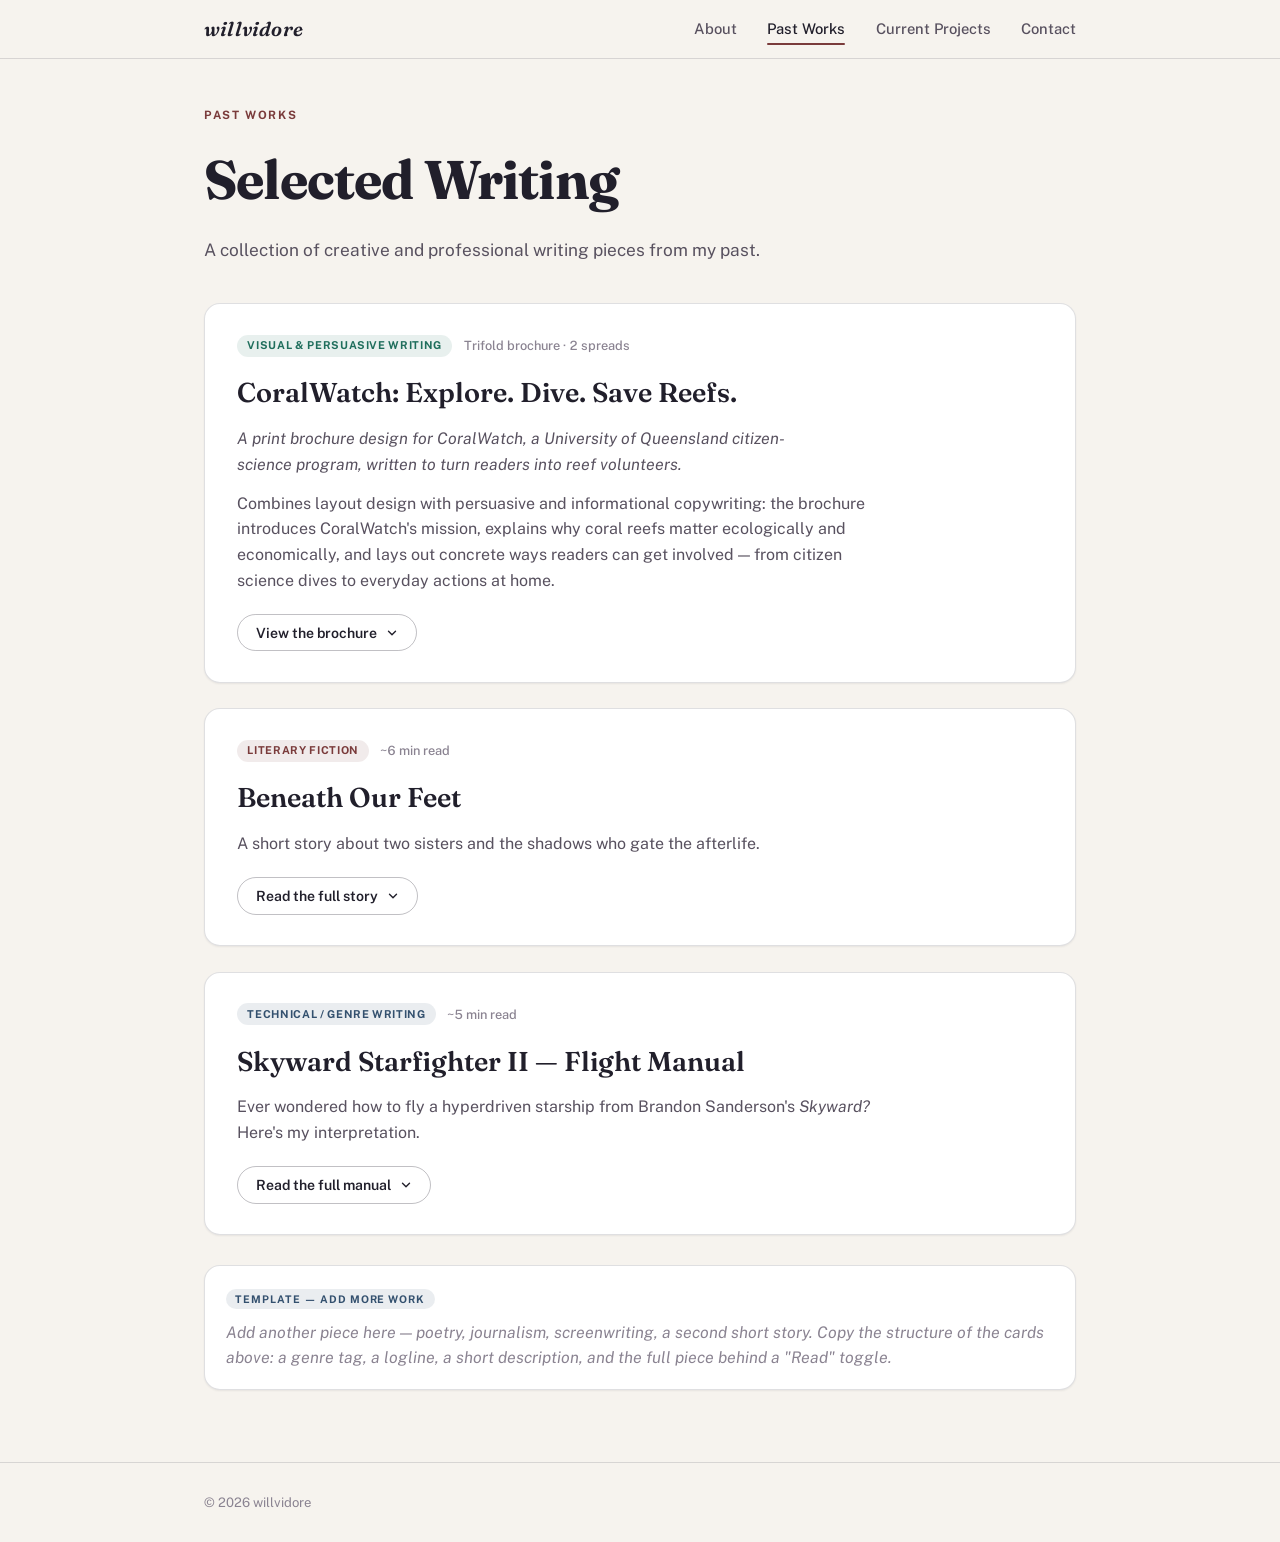
==== past-works/index.html @ 1398e3b6 "Add files via upload" ====
<!DOCTYPE html>
<html lang="en">
<head>
<meta charset="UTF-8">
<meta name="viewport" content="width=device-width, initial-scale=1.0">
<meta name="description" content="willvidore — selected past writing: a CoralWatch brochure, a short story, and a technical flight manual.">
<link rel="icon" href="data:image/svg+xml,%3Csvg xmlns=%22http://www.w3.org/2000/svg%22 viewBox=%220 0 100 100%22%3E%3Ctext y=%22.9em%22 font-size=%2290%22%3E%F0%9F%96%8B%EF%B8%8F%3C/text%3E%3C/svg%3E">
<title>willvidore — Past Works</title>
<link rel="preconnect" href="https://fonts.googleapis.com">
<link rel="preconnect" href="https://fonts.gstatic.com" crossorigin>
<link href="https://fonts.googleapis.com/css2?family=Fraunces:ital,opsz,wght@0,9..144,400;0,9..144,500;0,9..144,600;0,9..144,700;1,9..144,500&family=Public+Sans:wght@400;500;600;700&display=swap" rel="stylesheet">
<link rel="stylesheet" href="../styles.css">
</head>
<body>
<header class="nav">
  <div class="nav-inner">
    <a href="../" class="wordmark">willvidore</a>
    <nav aria-label="Primary">
      <button class="nav-toggle" id="navToggle" aria-expanded="false" aria-controls="navLinks">
        Menu
        <svg width="12" height="12" viewBox="0 0 24 24" fill="none" stroke="currentColor" stroke-width="2.4" stroke-linecap="round"><path d="M3 6h18M3 12h18M3 18h18"/></svg>
      </button>
      <ul class="nav-links" id="navLinks">
        <li><a href="../">About</a></li>
        <li><a href="./" aria-current="page">Past Works</a></li>
        <li><a href="../current-projects/">Current Projects</a></li>
        <li><a href="../contact/">Contact</a></li>
      </ul>
    </nav>
  </div>
</header>

<main id="main">
  <section class="page">
    <div class="page-inner">
      <p class="eyebrow">Past Works</p>
      <h1 class="display">Selected Writing</h1>
      <p class="lede">A collection of creative and professional writing pieces from my past.</p>

      <div class="works-list">

        <!-- CORALWATCH BROCHURE -->
        <article class="work-card">
          <div class="work-head">
            <div class="work-meta-row">
              <span class="chip chip-design">Visual &amp; Persuasive Writing</span>
              <span class="work-stats">Trifold brochure · 2 spreads</span>
            </div>
            <h2>CoralWatch: Explore. Dive. Save Reefs.</h2>
            <p class="work-logline">A print brochure design for CoralWatch, a University of Queensland citizen-science program, written to turn readers into reef volunteers.</p>
            <p class="work-desc">Combines layout design with persuasive and informational copywriting: the brochure introduces CoralWatch's mission, explains why coral reefs matter ecologically and economically, and lays out concrete ways readers can get involved — from citizen science dives to everyday actions at home.</p>
            <button class="work-toggle" data-toggle aria-expanded="false" aria-controls="work-coral-full">
              <span class="toggle-label" data-alt-text="Hide the brochure">View the brochure</span>
              <svg class="chevron" width="14" height="14" viewBox="0 0 24 24" fill="none" stroke="currentColor" stroke-width="2.4" stroke-linecap="round" stroke-linejoin="round"><path d="M6 9l6 6 6-6"/></svg>
            </button>
          </div>
          <div id="work-coral-full" class="work-full" hidden>
            <div class="brochure">
              <p class="brochure-intro">Designed as a trifold hand-out: the front panel works as a cover and call to action, the inside panel makes the case for reefs and how to help. Click either spread to view it at full size, or read the plain-text version below.</p>

              <div class="brochure-gallery">
                <figure class="brochure-panel" data-lightbox-src="../assets/coralwatch/coralwatch-front.jpg" data-lightbox-alt="CoralWatch brochure — front cover, coral health chart and contact panels">
                  <img src="../assets/coralwatch/coralwatch-front.jpg" alt="CoralWatch brochure front panels: 'Where will you dive next?' with reef photography, a Coral Health Chart panel with contact details, and a cover panel reading 'Explore. Dive. Save Reefs.'" loading="lazy">
                  <figcaption><span>Front — cover &amp; contact</span><span class="zoom-hint">Click to enlarge</span></figcaption>
                </figure>
                <figure class="brochure-panel" data-lightbox-src="../assets/coralwatch/coralwatch-inside.jpg" data-lightbox-alt="CoralWatch brochure — Our Mission, Why Are Our Corals So Important, and How You Can Help panels">
                  <img src="../assets/coralwatch/coralwatch-inside.jpg" alt="CoralWatch brochure inside panels: 'Our Mission', 'Why are our corals so important?', and 'How You Can Help' with a volunteer checklist" loading="lazy">
                  <figcaption><span>Inside — mission &amp; how to help</span><span class="zoom-hint">Click to enlarge</span></figcaption>
                </figure>
              </div>

              <button class="brochure-transcript-toggle" data-toggle aria-expanded="false" aria-controls="coral-transcript">
                <span class="toggle-label" data-alt-text="Hide brochure text">Read brochure text</span>
                <svg class="chevron" width="14" height="14" viewBox="0 0 24 24" fill="none" stroke="currentColor" stroke-width="2.4" stroke-linecap="round" stroke-linejoin="round"><path d="M6 9l6 6 6-6"/></svg>
              </button>

              <div id="coral-transcript" class="brochure-text" hidden>
                <h4>Explore. Dive. Save Reefs.</h4>
                <p>Join us in protecting reefs around the world.</p>

                <h4>Where Will You Dive Next?</h4>
                <p>The world is wide, and wonder is waiting at every corner. With thousands of reefs to choose from, you can explore the mysteries of the ocean and save the seas at the same time from anywhere.</p>

                <h4>Get Involved — The Reef Needs You!</h4>
                <p>Check out our website to apply for a free Coral Watch Coral Health Chart, check out upcoming events, and learn more about protecting our reefs.</p>
                <p class="brochure-contact">🌐 coralwatch.org &nbsp;·&nbsp; ✉ info@coralwatch.org &nbsp;·&nbsp; ☎ 07 3365 3127</p>

                <h4>Our Mission</h4>
                <p>Our mission is to create public understanding of the value of coral reefs and provide opportunities for the public to actively help save reefs through participation in scientific research and education.</p>
                <p>We do this by providing:</p>
                <ul>
                  <li>Hands on monitoring tools</li>
                  <li>Hands on education tools</li>
                  <li>An online database for reef data</li>
                </ul>
                <p>We are a volunteer-run organisation, focused on saving reefs around the world by providing scientists with free-to-access data on over 1900 reefs.</p>

                <h4>Why Are Our Corals So Important?</h4>
                <p>Our reefs are biodiversity hotspots. They cover less than 1% of the ocean floor but are home to 25% of marine species. Without them, beautiful animals such as sea turtles, tropical fish, rays, and many more will have nowhere to live.</p>
                <p>Beyond the incredible sea life reefs provide shelter to, reefs around the world sustain thousands of jobs in tourism, contributing billions to national economies.</p>
                <p>Further, reefs around the world provide important research opportunities for scientists to understand the roles reefs play in keeping our oceans healthy.</p>

                <h4>How You Can Help</h4>
                <p>There's many ways you can help save our reefs, even if you aren't a regular diver. You can get involved in saving our reefs by:</p>
                <ul>
                  <li>Reducing your carbon footprint</li>
                  <li>Spreading the word</li>
                  <li>Doing a citizen science dive</li>
                  <li>Planting a tree</li>
                  <li>Using moorings instead of anchors</li>
                  <li>Protecting shorelines and riverbanks</li>
                  <li>Signing up for our "What I can Do" program</li>
                </ul>
                <p>For more information on how you can help save our reefs, check out our "What I can Do" Program: <a href="https://whatcanido.coralwatch.org/" target="_blank" rel="noopener">whatcanido.coralwatch.org</a></p>
              </div>

              <div class="references">
                <h4>References &amp; Image Sources</h4>
                <p class="refs-note">Sources consulted and images used while researching and designing this brochure.</p>
                <div class="refs-group">
                  <h5>Written Sources</h5>
                  <ul class="refs-list">
                    <li><a href="https://wwf.org.au/what-we-do/oceans/great-barrier-reef" target="_blank" rel="noopener">Great Barrier Reef: Why It Matters &amp; How We Can Protect It</a></li>
                    <li><a href="https://coralwatch.org/about/" target="_blank" rel="noopener">About/CoralWatch | Coral Watch</a></li>
                    <li><a href="https://coralwatch.org/wp-content/uploads/2023/11/2017_Moreton-Bay-Corals-info-leaflet.pdf" target="_blank" rel="noopener">2017_Moreton-Bay-Corals-info-leaflet.pdf</a></li>
                  </ul>
                </div>
                <div class="refs-group">
                  <h5>Image Sources</h5>
                  <ul class="refs-list">
                    <li><a href="https://content.api.news/v3/images/bin/a8dcd9f809edc38fb989ed26c2517eef" target="_blank" rel="noopener">content.api.news/&hellip;/a8dcd9f809edc38fb989ed26c2517eef</a></li>
                    <li><a href="https://environment.uq.edu.au/files/59908/coralwatch-monitoring.jpg" target="_blank" rel="noopener">environment.uq.edu.au/&hellip;/coralwatch-monitoring.jpg</a></li>
                    <li><a href="https://scubaworld.com.au/wp-content/uploads/2022/06/Flinders-800w.jpg" target="_blank" rel="noopener">scubaworld.com.au/&hellip;/Flinders-800w.jpg</a></li>
                    <li><a href="https://wwf.org.au/hubfs/wwf-migration/prod/RSwwfau_11065_RSwwfau_11065.jpg" target="_blank" rel="noopener">wwf.org.au/&hellip;/RSwwfau_11065_RSwwfau_11065.jpg</a></li>
                    <li><a href="https://www.advancedsciencenews.com/wp-content/uploads/2024/03/neom-bOMVTvE2QFU-unsplash.jpg" target="_blank" rel="noopener">advancedsciencenews.com/&hellip;/neom-bOMVTvE2QFU-unsplash.jpg</a></li>
                    <li><a href="https://www.tripsavvy.com/thmb/L6ICqydb1abgtImb-kVtMBDo4qc=/3864x2576/filters:no_upscale():max_bytes(150000):strip_icc()/egypt--red-sea--hurghada--young-woman-snorkeling-at-coral-reef-926722356-5c254cefc9e77c0001f61220.jpg" target="_blank" rel="noopener">tripsavvy.com/&hellip;/egypt-red-sea-hurghada-snorkeling-coral-reef.jpg</a></li>
                  </ul>
                </div>
              </div>
            </div>
          </div>
        </article>

        <!-- BENEATH OUR FEET -->
        <article class="work-card">
          <div class="work-head">
            <div class="work-meta-row">
              <span class="chip chip-fiction">Literary Fiction</span>
              <span class="work-stats">~6 min read</span>
            </div>
            <h2>Beneath Our Feet</h2>
            <p class="work-desc">A short story about two sisters and the shadows who gate the afterlife.</p>
            <button class="work-toggle" data-toggle aria-expanded="false" aria-controls="work-crows-full">
              <span class="toggle-label" data-alt-text="Hide the full story">Read the full story</span>
              <svg class="chevron" width="14" height="14" viewBox="0 0 24 24" fill="none" stroke="currentColor" stroke-width="2.4" stroke-linecap="round" stroke-linejoin="round"><path d="M6 9l6 6 6-6"/></svg>
            </button>
          </div>
          <div id="work-crows-full" class="work-full" hidden>
            <div class="manuscript">
              <p>Crows dislike being disturbed. Dark, cowled, always scowling, always fighting. They prowl from street to street, dark shadows cutting dangerous silhouettes in patches of moonlight. Streetlamps flicker and crackle as they pass by, dissolving from one patch of light and reforming at the edge of the next. They walk two dimensionally, as though they are shadows come to life, or perhaps existing in another plane altogether.</p>
              <p>Father always told me that Crows are harmless. Funny creatures that put on a show for us. Yet, after years spent watching them tear each other apart under the cover of darkness and stride from place to place with great purpose, I must disagree. I know what Father would say in response to that, as well.</p>
              <p>'You're off in the clouds again, Hat. Ain't not one person ever saw a Crow do nothin' but push other Crows and run real quick. Only thing they're good for is a bitta nighttime entertainment. I don't reckon they could even see us.'</p>
              <p>And then he'd have another beer and laugh with his buddies from the local Mine, continuing with his merry life of soot filled mornings and drunk afternoons at the usual haunt.</p>
              <p>I watch intently as another Crow sidles from the shadows of one streetlamp to the next, the signature flicker following behind it. It moves differently to the one before it, a sort of hobble to its stride, though it remains far faster than any human. I'd seen it before, several times, in fact. It was funny that no one else seemed to notice the little, barely seen quirks in each one of the malevolent creatures that walked the dark paths with us. Some walked funny, others wore shadowy head pieces, like top hats, or plague masks. Some Crows wore long, twisting cloaks, whilst others looked to wear fancy, tailored suits. I'd never seen one in shorts and a shirt, though.</p>
              <p>As far as we were aware, the Crows had been around for centuries, perhaps even since before humanity. There were even records of people describing "ghosts from their nightmares" which lived in strips of moonlight. However, as time passed, we began acknowledging them as nothing but harmless, insubstantial creatures that create puppet shows during the night with their rapidly moving silhouettes. Yet… there was something else to them, I would swear my life on it. Something everyone had missed.</p>
              <p>Several more Crows dash between the streetlights, and two of them stop to attack each other, tearing great strips of shadow away from one another before breaking apart and slipping off to go separate ways.</p>
              <p>I hear the light patter of footsteps behind me, a quick glance over my shoulder revealing my sister creeping across the veranda. She spares but a glance for the Crows slipping through the streetlight.</p>
              <p>'Hi Hat.' She uses her tongue to imitate a hi-hat. 'Ya still trynna figure out the Crows' mysterious secrets?'</p>
              <p>I nod absentmindedly. 'Yep, and they're proving to be especially mysterious tonight.'</p>
              <p>She rolls her eyes. 'You say that every night. Ya gonna prove it anytime soon… or?'</p>
              <p>'Y'know what Ari? Perhaps tonight will be the night.' I say airily, allowing a ghost of a smile to cross my lips.</p>
              <p>'I'm sure it will be.' She says with a grin.</p>
              <p>We fall into a comfortable silence for a minute, watching as several more Crows flicker by.</p>
              <p>'Have you noticed the way they look?' I ask.</p>
              <p>She raises an eyebrow. 'You mean all shadowy and stuff? Pretty sure everyone in the whole world's noticed that.'</p>
              <p>I giggle. 'No, I mean like their little hats and suits and things. Y'know, how all of them are dressed different?'</p>
              <p>'I... suppose?' She says, furrowing her eyebrows. 'What does that have to do with anything?'</p>
              <p>'Nothing, I guess.' I say. 'I just find it a little strange that they dress like us.'</p>
              <p>We lapse into another silence, and I spot a Crow across the street, unmoving except for its head, which it moves from side to side rapidly, occasionally craning its neck. It wears a top hat made of shadows, and a scarf and cloak which blow behind it despite its shadowy nature and the lack of wind. It holds a cane in its right hand, wobbling it from side to side, and seems to be tapping its foot on the bottom of the patch of streetlight. I watch it closely. It is not often that a Crow will remain stationary. Most of them seem to have places to be.</p>
              <p>'You remember Old Benjamin?' Ari asks suddenly.</p>
              <p>I nod and smile, not taking my eyes off the Crow. 'How could I forget? He would play chess with us every Sunday when we were little and make us hot chocolate whilst Father worked overtime.'</p>
              <p>Ari grins. 'You were awful at chess.'</p>
              <p>'I was not!' I turn towards her, pouting.</p>
              <p>She rolls her eyes, a small smile on her lips. 'Uh huh. Anyways, your poor chess playing aside, you see that Crow over there?' She points at the stationary Crow.</p>
              <p>I shake my head with a sigh. 'Yes, I see the Crow.'</p>
              <p>'It kinda looks like Old Benjamin.' She says.</p>
              <p>'Huh… he sort of does' I say. 'Wha–'</p>
              <p>Another Crow suddenly lunges from the shadows and out into the streetlight where the Benjamin-looking Crow stands, slashing at his face. Benjamin flails around, seemingly losing his balance. The other Crow — which wields a long pole of shadow and wears a long, dark robe — tears large chunks of shadow off him, tossing them off to fade into nothingness. Both Crows slip out of the streetlight quickly in a tangle of twisting shadows.</p>
              <p>'Poor Benjamin.' Ari giggles.</p>
              <p>'Oh, don't make fun of them.' I say. 'They might have feelings.'</p>
              <p>'Maybe.' Ari says.</p>
              <p>I turn to her, a frown broaching my features. 'Y'know… That Crow really did look like Old Benjamin.'</p>
              <p>Ari shrugs. 'Maybe they're imitating us.'</p>
              <p>A sudden chill races up my spine. 'Do you remember what the pastor said at Benjamin's funeral?'</p>
              <p>'Not really.' Ari says. 'I just remember crying a lot and placing one of his rooks on his grave. Sad times.' She shakes her head.</p>
              <p>'The pastor said that Benjamin died peacefully, wearing his favourite top hat and warmest winter cloak, having fallen asleep by his chessboard.' I say. 'And that Crow… Benjamin had a cane just like it. He'd always lean it on the side of the coffee table when he played chess, remember?'</p>
              <p>She cracks a grin. 'Yeah, and he used to grab it and wobble it whenever he was concentrating. Kinda like what those grandmasters do when they play with the pawns, but with his, like, whole cane.'</p>
              <p>A sudden, horrid realisation arises from the depths of my mind, and my entire being seems to freeze up. I turn to look at her, my mind frozen, a hollow pit forming in my stomach. Ari closes her mouth, smile fading, and she noticeably swallows.</p>
              <p>She looks up at me. 'Wait a minute… you don't think…' she trails off.</p>
              <p>'That they're… us.' I finish, my jaw slack. But it made so much sense. Shades, not shadows. Ghosts of their nightmares, people used to say. Ghosts. Not creatures. Ghosts.</p>
              <p>'Perhaps it's just… Hell? Purgatory?' Ari asks, a note of desperation creeping into her voice.</p>
              <p>I shake my head. 'Benjamin was the kindest man I ever knew. He dedicated his entire life to playing chess and making coffees for the community. All anyone had to say was good things… and that Crow, it didn't fight back. It just tried to run. It was him, Ari. I know it.' I say, my breath shortening, a lump forming in the back of my throat. 'That… that's our afterlife.'</p>
              <p>I shiver again, watching as another pair of Crows tear long strips of shadow from each other as they cross between streetlamps.</p>
              <p>'It might not be…' Ari says, hugging herself. Then she seems to falter. 'If that's where we're headed… what's the point?' she looks at me. 'What's the point to living, Hat?'</p>
              <p>An uneasy silence falls over us as I try to come up with something appropriately inspiring to say, whilst inside feeling as though a worm was eating out my heart.</p>
              <p>'Just… enjoy life while we have it?' I say eventually.</p>
              <p>'Genius,' she says sarcastically, stealing my top hat.</p>
              <p>'Well… I'm not exactly a professional,' I say. 'And give me my hat back.'</p>
              <p>'I was just practicing,' she says with a pout.</p>
              <p>'That's disturbing,' I say frankly. 'Let's go play a boardgame, and not think about any of this.'</p>
            </div>
          </div>
        </article>

        <!-- SKYWARD MANUAL -->
        <article class="work-card">
          <div class="work-head">
            <div class="work-meta-row">
              <span class="chip chip-tech">Technical / Genre Writing</span>
              <span class="work-stats">~5 min read</span>
            </div>
            <h2>Skyward Starfighter II — Flight Manual</h2>
            <p class="work-desc">Ever wondered how to fly a hyperdriven starship from Brandon Sanderson's <i>Skyward?</i> Here's my interpretation.</p>
            <button class="work-toggle" data-toggle aria-expanded="false" aria-controls="work-skyward-full">
              <span class="toggle-label" data-alt-text="Hide the full manual">Read the full manual</span>
              <svg class="chevron" width="14" height="14" viewBox="0 0 24 24" fill="none" stroke="currentColor" stroke-width="2.4" stroke-linecap="round" stroke-linejoin="round"><path d="M6 9l6 6 6-6"/></svg>
            </button>
          </div>
          <div id="work-skyward-full" class="work-full" hidden>
            <div class="manual">
              <h3>Skyward Starfighter II: Flight Manual</h3>
              <p>Congratulations on your new Skyward Starfighter II!</p>
              <p>Whether you're a new or experienced pilot, you will find the Skyward II will be your smoothest flight experience yet. Between our simple controls, easy-input navigation, and cytonic technology, traversing the stars has never been easier.</p>

              <h4>The Control Panel</h4>
              <dl class="control-list">
                <div class="ctrl"><dt>Start Engine Button</dt><dd>Easy-to-use On/Off button with integrated light.</dd></div>
                <div class="ctrl"><dt>Engage Boosters Switch</dt><dd>Easy-to-use On/Off switch with integrated light.</dd></div>
                <div class="ctrl"><dt>Directional Control Lever</dt><dd>Controls whether the ship moves forward or reverses.</dd></div>
                <div class="ctrl"><dt>Throttle Control Lever</dt><dd>Controls the speed your ship will travel.</dd></div>
                <div class="ctrl"><dt>Hyperdrive Lever</dt><dd>Engages hyperspace travel.</dd></div>
                <div class="ctrl"><dt>Take-off / Landing Lever</dt><dd>Controls take-off and how fast take-off will be, also controls landing and how fast landing will be.</dd></div>
                <div class="ctrl"><dt>Input Coordinates</dt><dd>Easily type in coordinates for the electronic screen in latitude, altitude, longitude (X, Y, Z) format.</dd></div>
                <div class="ctrl"><dt>Viewing Screen</dt><dd>Displays a chart of nearby space. Also displays a recommended route after inputting the coordinates.</dd></div>
                <div class="ctrl"><dt>Fuel Gauge</dt><dd>Shows how much fuel is left in the ship, and how far the ship can fly before needing to be refuelled.</dd></div>
                <div class="ctrl"><dt>Coordinates Display</dt><dd>Displays your current coordinates.</dd></div>
                <div class="ctrl"><dt>Radar</dt><dd>Displays all nearby space debris, spaceships, and planetary objects.</dd></div>
                <div class="ctrl"><dt>Steering Wheel</dt><dd>Allows you to direct the ship.</dd></div>
                <div class="ctrl"><dt>Landing Button</dt><dd>Releases the landing stand.</dd></div>
                <div class="ctrl"><dt>Dashboard</dt><dd>Displays the state of all the ship systems. Green lights mean systems are ready, red means repairs are needed.</dd></div>
                <div class="ctrl"><dt>1200 Thaum Capacity</dt><dd>Large fuel capacity allows the ship to fly great distances before needing a refuel.</dd></div>
              </dl>

              <h4>Directions for Take-off, Flight, and Landing</h4>
              <h5>Taking Off</h5>
              <ol>
                <li>Press the "Start Engine" button.</li>
                <li>Enter destination coordinates. <small>Use the coordinate input screen and corresponding HUD to input your destination coordinates in latitude, altitude, longitude (X, Y, Z) format.</small></li>
                <li>Switch the "Engage Boosters" switch to flight mode.</li>
                <li>Slowly push the take-off/land lever. <small>The ship should now slowly lift off the ground.</small></li>
                <li>Use the directional control lever to set the ship to either forwards or backwards, depending on which direction you would like to take off in.</li>
                <li>Push the throttle control to your desired speed.</li>
                <li>Press the autopilot button or use the steering wheel to follow the flightpath on the viewing screen.</li>
                <li>If necessary, pull the hyperdrive lever to engage hyperspace travel to the hyperspace zone nearest your destination.</li>
              </ol>
              <h5>Landing</h5>
              <ol>
                <li>Pull the throttle control down to zero. <small>This will bring the ship to a stop.</small></li>
                <li>Switch the "Engage Boosters" switch to landing mode.</li>
                <li>Slowly pull the take-off/land lever towards you. <small>The ship will then lower itself towards the ground.</small></li>
                <li>Direct the ship to the desired landing location using the steering wheel.</li>
                <li>Press the landing button to release the landing stand.</li>
                <li>Switch the "Engage Boosters" switch to off.</li>
                <li>Press the "Start Engine" button to turn the ship off.</li>
              </ol>

              <h4>Theory of Operation</h4>
              <p>Cytonic (hyperspace) travel can be used by certain species of alien or human life. It is a method of travel which involves "leaping" through hyperspace to reach a designated set of coordinates almost instantly. Our ships make use of a species of slug called a taynix, which can travel cytonically. The taynix uses cytonic communication to send signals to other members of its species. We have been able to replicate these signals, so that upon pulling the hyperdrive lever, the Skyward II will send the taynix a location based on your coordinates. The taynix will then perform a cytonic jump, pulling the ship with it through hyperspace.</p>

              <h4>Warnings</h4>
              <ul class="warnings-list">
                <li class="sev-danger"><strong>DANGER:</strong> Do not use anything other than Thaums to power this ship.</li>
                <li class="sev-danger"><strong>DANGER:</strong> Do not attempt to open the cockpit while ship is in motion.</li>
                <li class="sev-danger"><strong>DANGER:</strong> Do not disrupt the taynix during hyperspace travel.</li>
                <li class="sev-warning"><strong>WARNING:</strong> Do not ignore red warning indicators on the dashboard.</li>
                <li class="sev-warning"><strong>WARNING:</strong> Always verify airlock seals are intact before taking off.</li>
                <li class="sev-warning"><strong>WARNING:</strong> Always ensure you have enough fuel to make the trip.</li>
                <li class="sev-caution"><strong>CAUTION:</strong> When landing, always ensure you land in an open space or dock to avoid damage to the ship.</li>
                <li class="sev-caution"><strong>CAUTION:</strong> Do not use unlicensed, or foreign-powered technology when on board the ship.</li>
                <li class="sev-caution"><strong>CAUTION:</strong> Do not let the taynix out of its habitat.</li>
                <li class="sev-caution"><strong>CAUTION:</strong> Do not frighten the taynix (they tend to cytonic jump randomly when scared).</li>
              </ul>

              <h4>Troubleshooting</h4>
              <dl class="faq-list">
                <div><dt>Problem: Hyperdrive isn't working.</dt><dd>Solution: The most common cause of your hyperdrive not working is a piece of foreign technology interfering with the ship's attempt to communicate with the taynix. Either remove or switch off any traditional communication technology, as well as any foreign cytonic technology.</dd></div>
                <div><dt>Problem: Boosters won't engage.</dt><dd>Solution: The Boosters will not engage if any doors are open, or if there is a problem with the airlock seals. Check to make sure all airlock seals are intact and ensure both the cockpit and side-doors are closed.</dd></div>
                <div><dt>Problem: Ship will not leave the current atmosphere.</dt><dd>Solution: This problem typically occurs when there is not enough fuel to reach your intended destination. The Skyward II will always calculate the estimated fuel usage for your trip and will stop you from leaving the current atmosphere if you do not have enough fuel. To solve this, either refuel your ship on your current planet, or search for a Thaumic fuel station on a nearby planet or system that your ship can jump to.</dd></div>
              </dl>

              <h4>FAQ</h4>
              <dl class="faq-list">
                <div><dt>Do I need to do anything while the ship is in hyperdrive?</dt><dd>No, the Skyward II uses designated hyperdrive zones to move the ship through hyperspace. When you jump through hyperspace, the ship will select the closest hyperdrive zone to your location, and transport you there automatically. From there, you can either leave the ship on autopilot or steer it manually to your destination.</dd></div>
                <div><dt>How do I avoid any obstacles on the ship's flightpath?</dt><dd>The Skyward II will automatically detect obstacles using the radar and will avoid them when in autopilot mode.</dd></div>
                <div><dt>How will I know if the ship needs repairs?</dt><dd>On the dashboard (located behind the steering wheel), red warning lights will appear to indicate whether the ship needs any repairs, and where the repairs will need to be.</dd></div>
                <div><dt>Where can I get Thaum fuel?</dt><dd>If you've never used Thaum fuel before, don't worry! There are plenty of planets which sell Thaum fuel. Simply search for nearby fuel stations using the navigation screen and fly to them as normal.</dd></div>
                <div><dt>When should I use hyperdrive?</dt><dd>Hyperdrive isn't always necessary, especially if the planet you wish to travel to is close by. However, we recommend using hyperdrive whenever you are travelling between solar systems or larger gaps, otherwise the travel time will simply be too long.</dd></div>
                <div><dt>Do I need to take care of the taynix?</dt><dd>No, the taynix resides in a large habitat in the back of the ship, and feeds on Thaums. A small portion of the ship's fuel is automatically sent to the taynix's habitat, so there's no need to worry about the taynix.</dd></div>
                <div><dt>What if the taynix decides to cytonic jump on its own?</dt><dd>The taynix uses the cytonic jump primarily as an escape method if it feels frightened. The Skyward II provides the taynix with a comfortable habitat which it will see no need to escape from. On the extremely rare occasion that the taynix does jump on its own, you can simply input your previous coordinates (stored in the navigation screen history) and engage the hyperdrive. The taynix will then jump back to where you were previously.</dd></div>
              </dl>
            </div>
          </div>
        </article>

        <article class="work-card template-box work-card-add">
          <span class="template-tag">Template — add more work</span>
          <p class="placeholder-text">Add another piece here — poetry, journalism, screenwriting, a second short story. Copy the structure of the cards above: a genre tag, a logline, a short description, and the full piece behind a "Read" toggle.</p>
        </article>

      </div>
    </div>
  </section>
</main>

<footer class="site-footer">
  <div class="page-inner footer-inner">
    <span>© <span id="year"></span> willvidore</span>
  </div>
</footer>

<div id="lightbox" class="lightbox" hidden>
  <button class="lightbox-close" aria-label="Close image"><svg width="18" height="18" viewBox="0 0 24 24" fill="none" stroke="currentColor" stroke-width="2.4" stroke-linecap="round"><path d="M4 4l16 16M20 4L4 20"/></svg></button>
  <img src="" alt="">
</div>

<script src="../site.js"></script>
</body>
</html>
---- styles.css ----
:root{
  --paper:#F6F3EE;
  --paper-raised:#FFFFFF;
  --ink:#211F2B;
  --ink-soft:#58515F;
  --ink-faint:#8A8391;
  --accent:#7A3B3B;
  --accent-soft:rgba(122,59,59,.10);
  --accent2:#33506E;
  --accent2-soft:rgba(51,80,110,.10);
  --accent3:#1F6E5C;
  --accent3-soft:rgba(31,110,92,.10);
  --line:rgba(33,31,43,.14);
  --line-strong:rgba(33,31,43,.28);
  --danger:#A23B2E;
  --danger-soft:rgba(162,59,46,.10);
  --warning:#8A6414;
  --warning-soft:rgba(138,100,20,.12);
  --caution:#3F6B52;
  --caution-soft:rgba(63,107,82,.10);
  --shadow-sm:0 1px 2px rgba(33,31,43,.07);
  --shadow-lg:0 12px 32px rgba(33,31,43,.09);
  --radius:16px;
  --radius-sm:10px;
  --serif:'Fraunces',Georgia,'Times New Roman',serif;
  --sans:'Public Sans',-apple-system,BlinkMacSystemFont,'Segoe UI',sans-serif;
}
@media (prefers-color-scheme: dark){
  :root:not([data-theme="light"]){
    --paper:#17151E;
    --paper-raised:#1F1C27;
    --ink:#ECE8E1;
    --ink-soft:#B7AFBF;
    --ink-faint:#847C90;
    --accent:#E0998A;
    --accent-soft:rgba(224,153,138,.14);
    --accent2:#93B7DB;
    --accent2-soft:rgba(147,183,219,.14);
    --accent3:#7FC7B2;
    --accent3-soft:rgba(127,199,178,.14);
    --line:rgba(236,232,225,.14);
    --line-strong:rgba(236,232,225,.26);
    --danger:#E28777;
    --danger-soft:rgba(226,135,119,.14);
    --warning:#E0BA5C;
    --warning-soft:rgba(224,186,92,.14);
    --caution:#8FC7A4;
    --caution-soft:rgba(143,199,164,.14);
    --shadow-sm:0 1px 2px rgba(0,0,0,.4);
    --shadow-lg:0 16px 36px rgba(0,0,0,.45);
  }
}
:root[data-theme="dark"]{
  --paper:#17151E;
  --paper-raised:#1F1C27;
  --ink:#ECE8E1;
  --ink-soft:#B7AFBF;
  --ink-faint:#847C90;
  --accent:#E0998A;
  --accent-soft:rgba(224,153,138,.14);
  --accent2:#93B7DB;
  --accent2-soft:rgba(147,183,219,.14);
  --accent3:#7FC7B2;
  --accent3-soft:rgba(127,199,178,.14);
  --line:rgba(236,232,225,.14);
  --line-strong:rgba(236,232,225,.26);
  --danger:#E28777;
  --danger-soft:rgba(226,135,119,.14);
  --warning:#E0BA5C;
  --warning-soft:rgba(224,186,92,.14);
  --caution:#8FC7A4;
  --caution-soft:rgba(143,199,164,.14);
  --shadow-sm:0 1px 2px rgba(0,0,0,.4);
  --shadow-lg:0 16px 36px rgba(0,0,0,.45);
}

*{box-sizing:border-box;}
html,body{background:var(--paper);}
body{
  color:var(--ink);
  font:400 16px/1.6 var(--sans);
  -webkit-font-smoothing:antialiased;
  margin:0;
}
h1,h2,h3,h4,h5{font-family:var(--serif);font-weight:600;color:var(--ink);text-wrap:balance;margin:0;}
p{margin:0;}
a{color:inherit;}
ul,ol,dl{margin:0;padding:0;}
li{list-style:none;}
button{font:inherit;color:inherit;background:none;border:none;cursor:pointer;}
svg{display:block;flex-shrink:0;}
img{max-width:100%;}
@media (prefers-reduced-motion: reduce){
  *{animation-duration:.001ms !important;transition-duration:.001ms !important;}
}

.page-inner{max-width:920px;margin:0 auto;padding-inline:24px;}
.eyebrow{
  font:700 .72rem/1 var(--sans);letter-spacing:.14em;text-transform:uppercase;
  color:var(--accent);margin-bottom:.9rem;
}
.display{font-size:clamp(2.1rem,5vw,3.4rem);letter-spacing:-.015em;font-weight:700;}
.lede{font-size:1.08rem;color:var(--ink-soft);max-width:60ch;margin-top:.9rem;}

/* ---------- nav ---------- */
.nav{
  position:sticky;top:env(safe-area-inset-top,0px);z-index:40;
  background:color-mix(in srgb, var(--paper) 88%, transparent);
  backdrop-filter:blur(10px);
  border-bottom:1px solid var(--line);
}
.nav-inner{
  max-width:920px;margin:0 auto;padding:16px 24px;
  display:flex;align-items:center;justify-content:space-between;gap:1rem;
}
.wordmark{
  font:600 1.25rem/1 var(--serif);font-style:italic;letter-spacing:.01em;
  text-decoration:none;color:var(--ink);
}
.nav-toggle{
  display:none;align-items:center;gap:.4rem;
  font:600 .85rem var(--sans);color:var(--ink);
  border:1px solid var(--line-strong);border-radius:999px;padding:.45rem .9rem;
}
.nav-links{display:flex;align-items:center;gap:1.9rem;}
.nav-links a{
  text-decoration:none;font:500 .92rem var(--sans);color:var(--ink-soft);
  position:relative;padding-block:.3rem;transition:color .15s ease;
}
.nav-links a:hover{color:var(--ink);}
.nav-links a[aria-current="page"]{color:var(--ink);}
.nav-links a[aria-current="page"]::after{
  content:"";position:absolute;left:0;right:0;bottom:-3px;height:2px;background:var(--accent);border-radius:2px;
}
@media (max-width:640px){
  .nav-toggle{display:inline-flex;}
  .nav-links{
    position:absolute;top:100%;left:0;right:0;
    flex-direction:column;align-items:flex-start;gap:0;
    background:var(--paper-raised);border-bottom:1px solid var(--line);
    box-shadow:var(--shadow-lg);
    max-height:0;overflow:hidden;transition:max-height .22s ease;
  }
  .nav-links.open{max-height:320px;}
  .nav-links li{width:100%;}
  .nav-links a{display:block;padding:.9rem 24px;width:100%;border-bottom:1px solid var(--line);}
}

main{display:block;}
.page{padding-block:3.2rem 4.5rem;animation:fade-in .35s ease both;}
@keyframes fade-in{from{opacity:0;transform:translateY(6px);}to{opacity:1;transform:translateY(0);}}

/* ---------- buttons ---------- */
.btn{
  display:inline-flex;align-items:center;gap:.5rem;
  font:600 .92rem var(--sans);text-decoration:none;
  padding:.7rem 1.2rem;border-radius:999px;transition:transform .15s ease, background .15s ease, border-color .15s ease;
}
.btn-primary{background:var(--ink);color:var(--paper);}
.btn-primary:hover{transform:translateY(-1px);}
.btn-ghost{border:1.5px solid var(--line-strong);color:var(--ink);}
.btn-ghost:hover{border-color:var(--accent);color:var(--accent);}
.btn-disabled{opacity:.6;cursor:not-allowed;}
.btn-disabled:hover{transform:none;border-color:var(--line-strong);color:var(--ink);}

/* ---------- template placeholders ---------- */
.template-box{
  border:1.5px dashed var(--line-strong);
  border-radius:var(--radius);
  padding:1.15rem 1.3rem;
  background:color-mix(in srgb, var(--paper-raised) 55%, transparent);
}
.template-tag{
  display:inline-flex;align-items:center;gap:.35rem;
  font:700 .66rem/1 var(--sans);letter-spacing:.09em;text-transform:uppercase;
  color:var(--accent2);background:var(--accent2-soft);
  padding:.32rem .6rem;border-radius:999px;margin-bottom:.65rem;
}
.placeholder-text{color:var(--ink-faint);font-style:italic;}
.fine-print{font-size:.82rem;margin-top:.5rem;}

/* ---------- about page ---------- */
.about-intro{margin-bottom:2.6rem;}
.tagline{font-size:1.05rem;margin-top:.7rem;max-width:52ch;color:var(--ink-soft);font-style:italic;}
.about-col{max-width:70ch;}
.about-block{margin-bottom:2.2rem;}
.about-block h2{font-size:1.25rem;margin-bottom:.85rem;}
.about-block p.placeholder-text{margin-top:.4rem;}
.about-block > p{color:var(--ink-soft);}
.about-block > p + p{margin-top:.9rem;}
.about-block .btn-primary{margin-top:1rem;}

/* ---------- past works ---------- */
.works-list{margin-top:2.4rem;display:flex;flex-direction:column;gap:1.6rem;}
.work-card{
  background:var(--paper-raised);border:1px solid var(--line);border-radius:var(--radius);
  box-shadow:var(--shadow-sm);overflow:hidden;
}
.work-head{padding:1.9rem 2rem;}
.work-meta-row{display:flex;flex-wrap:wrap;align-items:center;gap:.7rem;margin-bottom:.9rem;}
.chip{
  font:700 .68rem/1 var(--sans);letter-spacing:.06em;text-transform:uppercase;
  padding:.36rem .65rem;border-radius:999px;
}
.chip-fiction{background:var(--accent-soft);color:var(--accent);}
.chip-tech{background:var(--accent2-soft);color:var(--accent2);}
.chip-design{background:var(--accent3-soft);color:var(--accent3);}
.work-stats{font:500 .8rem var(--sans);color:var(--ink-faint);font-variant-numeric:tabular-nums;}
.work-card h2{font-size:1.7rem;margin-bottom:.7rem;}
.work-logline{font-style:italic;color:var(--ink-soft);margin-bottom:.85rem;max-width:62ch;}
.work-desc{color:var(--ink-soft);max-width:66ch;margin-bottom:1.3rem;}
.work-toggle{
  display:inline-flex;align-items:center;gap:.5rem;
  font:600 .88rem var(--sans);color:var(--ink);
  border:1.5px solid var(--line-strong);border-radius:999px;padding:.6rem 1.1rem;
  transition:border-color .15s ease,color .15s ease;
}
.work-toggle:hover{border-color:var(--accent);color:var(--accent);}
.chevron{width:14px;height:14px;transition:transform .2s ease;}
.chevron.open{transform:rotate(180deg);}
.work-full{border-top:1px solid var(--line);padding:2.2rem 2rem 2.4rem;background:color-mix(in srgb, var(--paper) 55%, var(--paper-raised));}

.manuscript{max-width:64ch;margin:0 auto;font-family:var(--serif);font-size:1.06rem;line-height:1.85;color:var(--ink);}
.manuscript p{margin-bottom:1.15rem;}
.manuscript p:first-of-type::first-letter{
  font-size:3.1rem;font-weight:600;float:left;line-height:.82;padding:.1rem .5rem 0 0;color:var(--accent);
}

.manual{max-width:66ch;margin:0 auto;}
.manual h3{font-size:1.4rem;margin-bottom:.6rem;}
.manual > p{color:var(--ink-soft);margin-bottom:.8rem;}
.manual h4{font-size:1.05rem;margin-top:2rem;margin-bottom:.9rem;padding-bottom:.5rem;border-bottom:1px solid var(--line);}
.manual h5{font-size:.92rem;color:var(--accent2);margin-top:1.3rem;margin-bottom:.6rem;letter-spacing:.02em;}
.control-list{display:grid;grid-template-columns:1fr;gap:.75rem;}
.control-list .ctrl{padding:.7rem .9rem;border:1px solid var(--line);border-radius:var(--radius-sm);background:var(--paper-raised);}
.control-list dt{font:600 .92rem var(--sans);margin-bottom:.2rem;}
.control-list dd{font-size:.88rem;color:var(--ink-soft);margin:0;}
.manual ol{counter-reset:step;display:flex;flex-direction:column;gap:.7rem;margin-bottom:.5rem;}
.manual ol li{
  counter-increment:step;position:relative;padding-left:2.1rem;font-size:.94rem;color:var(--ink);
}
.manual ol li::before{
  content:counter(step);position:absolute;left:0;top:0;
  width:1.5rem;height:1.5rem;border-radius:50%;background:var(--accent2-soft);color:var(--accent2);
  font:700 .74rem/1.5rem var(--sans);text-align:center;font-variant-numeric:tabular-nums;
}
.manual ol li small{display:block;color:var(--ink-soft);font-size:.86rem;margin-top:.15rem;}
.warnings-list{display:flex;flex-direction:column;gap:.6rem;}
.warnings-list li{
  font-size:.92rem;padding:.65rem .9rem;border-radius:var(--radius-sm);border:1px solid var(--line);
}
.sev-danger{background:var(--danger-soft);border-color:transparent;color:var(--ink);}
.sev-danger strong{color:var(--danger);}
.sev-warning{background:var(--warning-soft);border-color:transparent;color:var(--ink);}
.sev-warning strong{color:var(--warning);}
.sev-caution{background:var(--caution-soft);border-color:transparent;color:var(--ink);}
.sev-caution strong{color:var(--caution);}
.faq-list{display:flex;flex-direction:column;gap:1.1rem;}
.faq-list dt{font:600 .95rem var(--sans);margin-bottom:.3rem;}
.faq-list dd{color:var(--ink-soft);font-size:.92rem;margin:0;}

.work-card-add{margin-top:.3rem;text-align:left;}

/* ---------- brochure viewer (CoralWatch) ---------- */
.brochure{max-width:100%;}
.brochure-intro{color:var(--ink-soft);max-width:66ch;margin-bottom:1.4rem;}
.brochure-gallery{
  display:grid;grid-template-columns:1fr 1fr;gap:1rem;margin-bottom:.75rem;
}
@media (max-width:720px){.brochure-gallery{grid-template-columns:1fr;}}
.brochure-panel{
  border:1px solid var(--line);border-radius:var(--radius-sm);overflow:hidden;
  background:var(--paper-raised);cursor:zoom-in;position:relative;
}
.brochure-panel img{display:block;width:100%;height:auto;}
.brochure-panel figcaption{
  padding:.6rem .85rem;font:600 .78rem var(--sans);color:var(--ink-soft);
  border-top:1px solid var(--line);display:flex;align-items:center;justify-content:space-between;gap:.5rem;
}
.brochure-panel figcaption .zoom-hint{font-weight:500;color:var(--ink-faint);font-style:italic;}
.brochure-transcript-toggle{
  display:inline-flex;align-items:center;gap:.5rem;margin-top:.6rem;margin-bottom:2rem;
  font:600 .85rem var(--sans);color:var(--accent3);
  border:1.5px solid var(--accent3-soft);background:var(--accent3-soft);border-radius:999px;padding:.55rem 1rem;
  transition:border-color .15s ease;
}
.brochure-transcript-toggle:hover{border-color:var(--accent3);}
.brochure-text{max-width:66ch;margin:0 auto 2.2rem;}
.brochure-text h4{font-size:1rem;margin-top:1.6rem;margin-bottom:.6rem;color:var(--accent3);}
.brochure-text h4:first-child{margin-top:0;}
.brochure-text p{color:var(--ink-soft);margin-bottom:.7rem;font-size:.95rem;}
.brochure-text ul{display:flex;flex-direction:column;gap:.4rem;margin:.5rem 0 .8rem;}
.brochure-text ul li{
  position:relative;padding-left:1.15rem;font-size:.95rem;color:var(--ink-soft);
}
.brochure-text ul li::before{content:"—";position:absolute;left:0;color:var(--accent3);}
.brochure-contact{font-size:.9rem;color:var(--ink);margin-top:.5rem;}

/* ---------- lightbox ---------- */
.lightbox{
  position:fixed;inset:0;background:rgba(15,13,20,.88);
  display:flex;align-items:center;justify-content:center;padding:32px;
  z-index:100;
}
.lightbox[hidden]{display:none;}
.lightbox img{max-width:100%;max-height:100%;border-radius:6px;box-shadow:var(--shadow-lg);}
.lightbox-close{
  position:absolute;top:20px;right:20px;width:42px;height:42px;border-radius:50%;
  background:rgba(255,255,255,.12);color:#fff;display:flex;align-items:center;justify-content:center;
}
.lightbox-close:hover{background:rgba(255,255,255,.22);}

/* ---------- references ---------- */
.references{border-top:1px solid var(--line);margin-top:.5rem;padding-top:1.6rem;max-width:66ch;margin-inline:auto;}
.references h4{font-size:.95rem;margin-bottom:.3rem;}
.references .refs-note{color:var(--ink-faint);font-size:.84rem;margin-bottom:1rem;}
.refs-group{margin-bottom:1.2rem;}
.refs-group:last-child{margin-bottom:0;}
.refs-group h5{
  font:700 .68rem/1 var(--sans);letter-spacing:.08em;text-transform:uppercase;color:var(--ink-faint);
  margin-bottom:.6rem;
}
.refs-list{display:flex;flex-direction:column;gap:.45rem;}
.refs-list li{font-size:.86rem;padding-left:1.1rem;position:relative;}
.refs-list li::before{content:"·";position:absolute;left:0;color:var(--accent3);font-weight:700;}
.refs-list a{color:var(--accent2);text-decoration:underline;text-decoration-color:var(--line-strong);text-underline-offset:2px;word-break:break-all;}
.refs-list a:hover{text-decoration-color:var(--accent2);}

/* ---------- projects ---------- */
.projects-grid{margin-top:2.2rem;display:grid;grid-template-columns:repeat(auto-fill,minmax(240px,1fr));gap:1.2rem;}
.project-card{min-height:190px;display:flex;flex-direction:column;gap:.5rem;}
.project-card h2{font-size:1.15rem;}
.project-status{
  display:inline-block;font:600 .72rem var(--sans);letter-spacing:.04em;text-transform:uppercase;
  padding:.28rem .6rem;border-radius:999px;border:1px dashed var(--line-strong);width:fit-content;
}
.add-card{align-items:center;justify-content:center;text-align:center;min-height:190px;}

/* ---------- contact ---------- */
.contact-layout{display:grid;grid-template-columns:1.1fr .9fr;gap:3rem;margin-top:2.4rem;align-items:start;}
@media (max-width:720px){.contact-layout{grid-template-columns:1fr;gap:2.2rem;}}
.contact-card{margin-top:1rem;}
.contact-email{font:600 1.25rem var(--serif);word-break:break-word;}
.contact-layout h2{font-size:1.1rem;margin-bottom:1rem;}
.elsewhere-list{display:flex;flex-direction:column;gap:.75rem;}
.elsewhere-item{
  display:flex;align-items:center;gap:.75rem;padding:.85rem 1rem;
}
.elsewhere-item svg{width:20px;height:20px;color:var(--ink-faint);}
.elsewhere-item a{text-decoration:none;font-weight:600;}
.elsewhere-item a:hover{color:var(--accent2);}

/* ---------- footer ---------- */
.site-footer{border-top:1px solid var(--line);padding-block:1.8rem;}
.footer-inner{display:flex;flex-wrap:wrap;justify-content:space-between;gap:.5rem;font-size:.82rem;color:var(--ink-faint);}
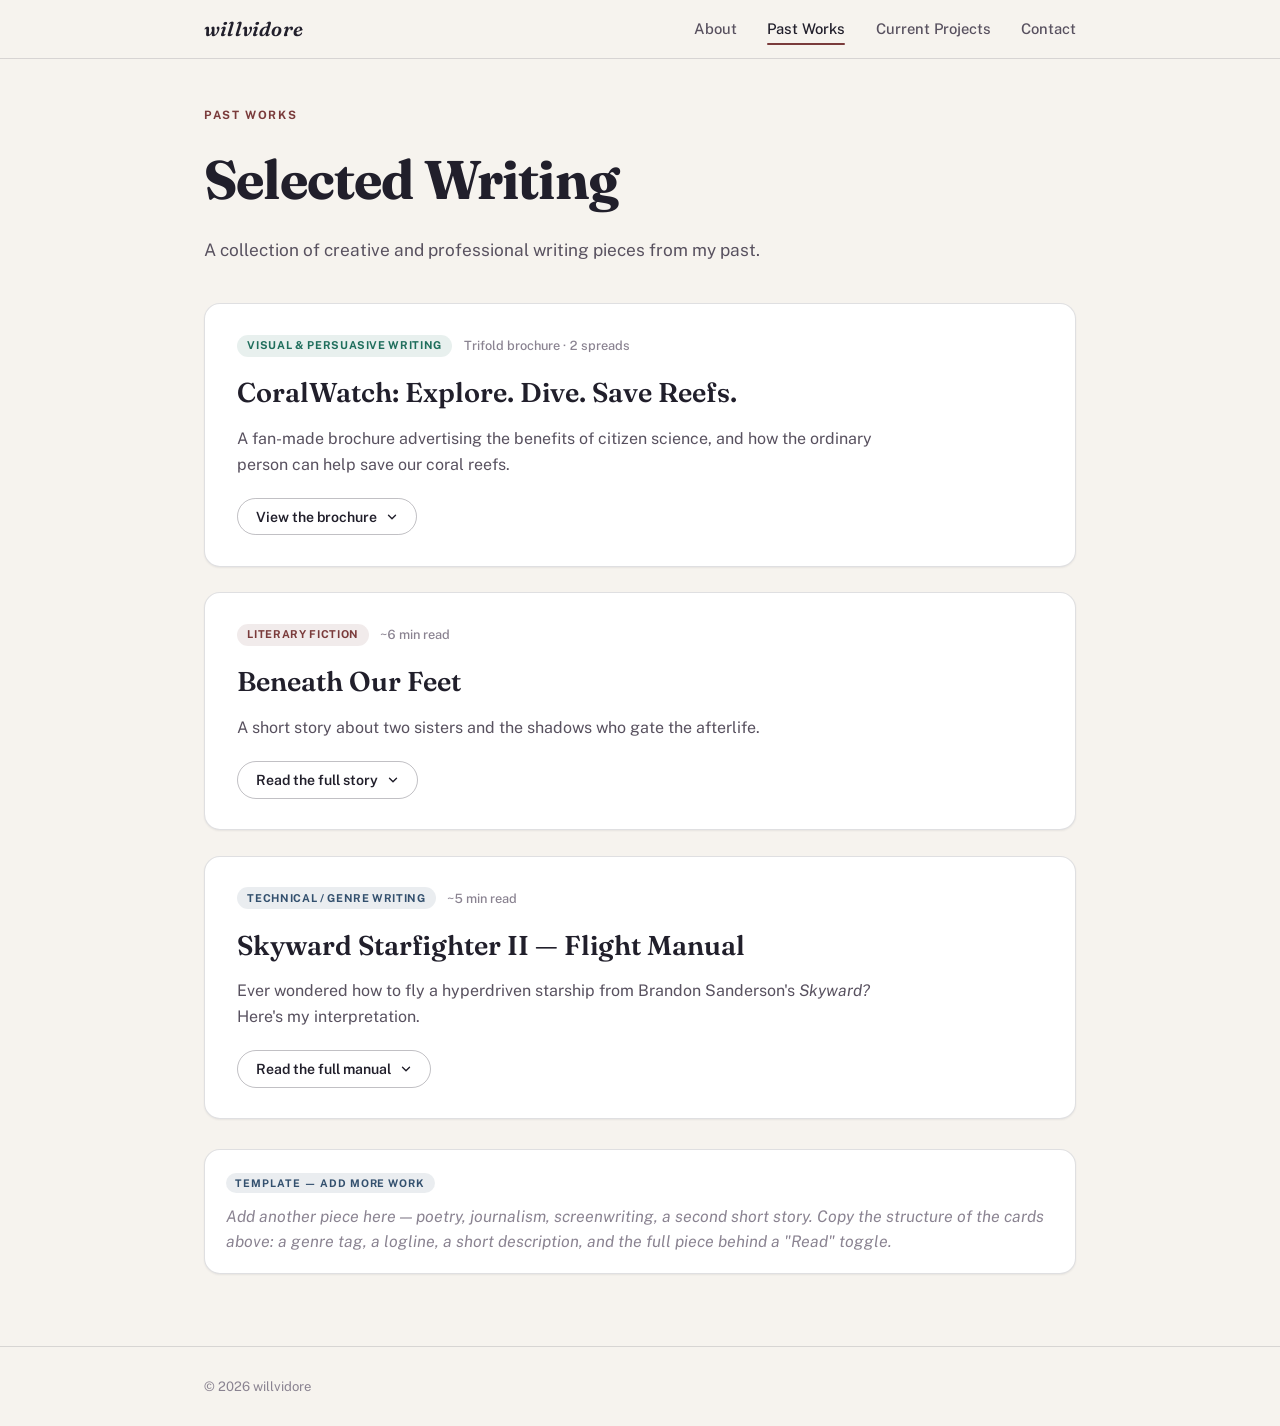
==== commit 4c2b2ea3: "Update index.html" ====
--- a/past-works/index.html
+++ b/past-works/index.html
@@ -47,8 +47,7 @@
               <span class="work-stats">Trifold brochure · 2 spreads</span>
             </div>
             <h2>CoralWatch: Explore. Dive. Save Reefs.</h2>
-            <p class="work-logline">A print brochure design for CoralWatch, a University of Queensland citizen-science program, written to turn readers into reef volunteers.</p>
-            <p class="work-desc">Combines layout design with persuasive and informational copywriting: the brochure introduces CoralWatch's mission, explains why coral reefs matter ecologically and economically, and lays out concrete ways readers can get involved — from citizen science dives to everyday actions at home.</p>
+            <p class="work-desc">A fan-made brochure advertising the benefits of citizen science, and how the ordinary person can help save our coral reefs.</p>
             <button class="work-toggle" data-toggle aria-expanded="false" aria-controls="work-coral-full">
               <span class="toggle-label" data-alt-text="Hide the brochure">View the brochure</span>
               <svg class="chevron" width="14" height="14" viewBox="0 0 24 24" fill="none" stroke="currentColor" stroke-width="2.4" stroke-linecap="round" stroke-linejoin="round"><path d="M6 9l6 6 6-6"/></svg>
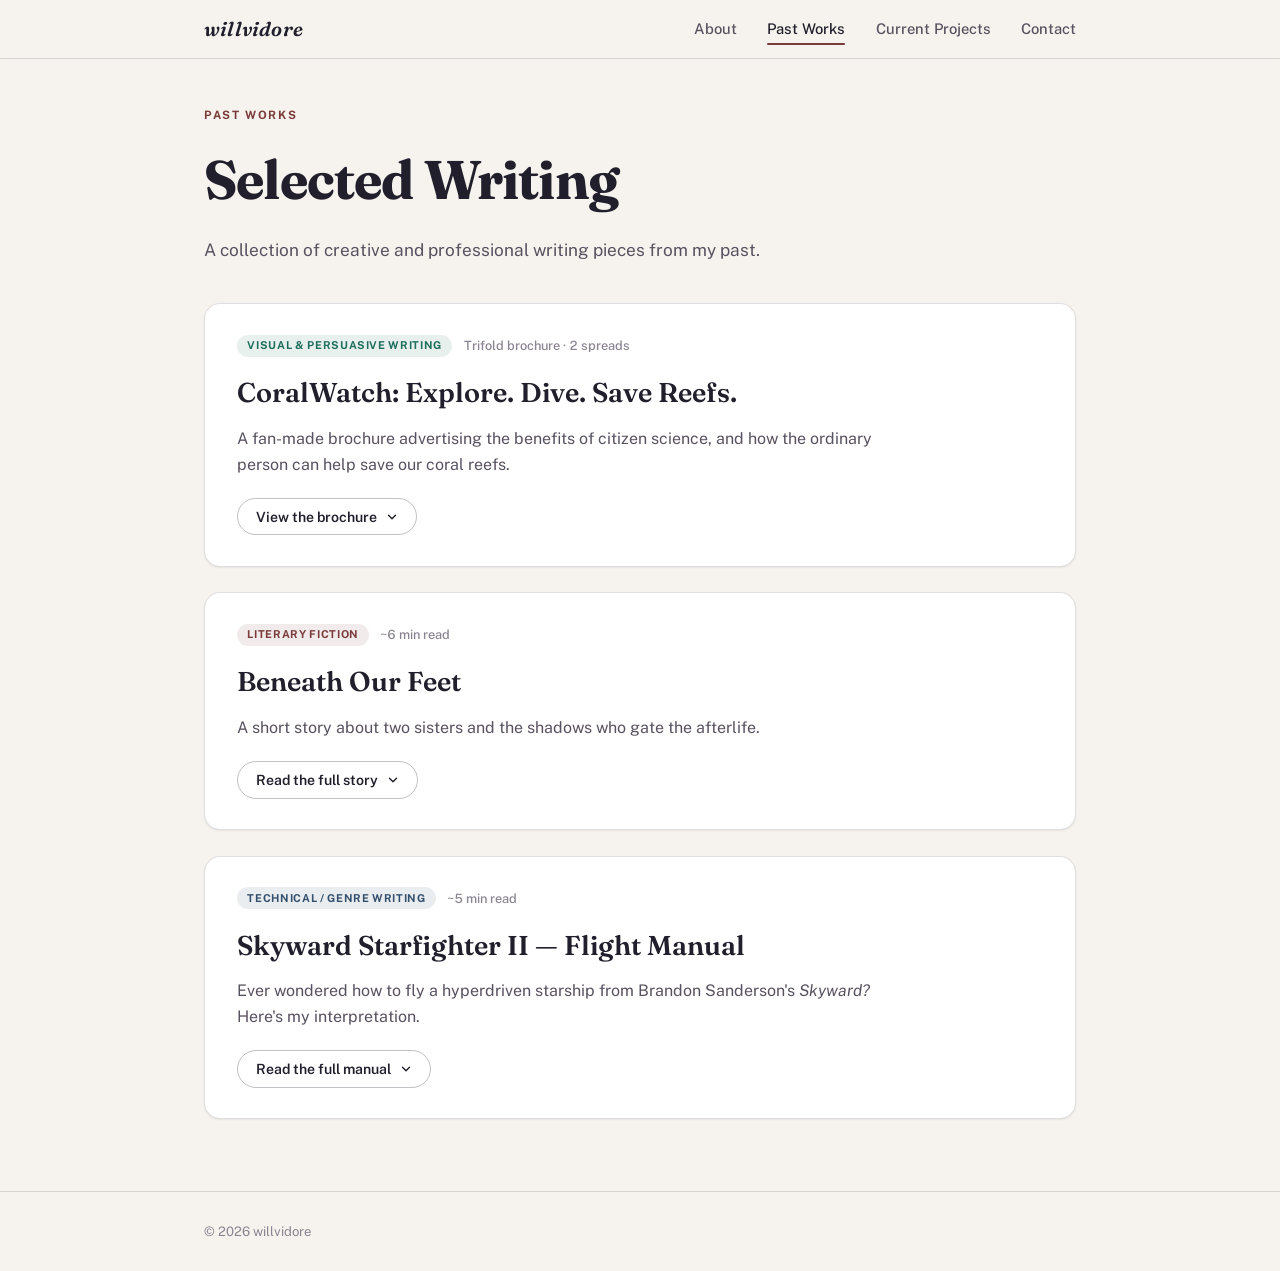
==== commit 180df9ac: "Update index.html" ====
--- a/past-works/index.html
+++ b/past-works/index.html
@@ -311,10 +311,7 @@
           </div>
         </article>
 
-        <article class="work-card template-box work-card-add">
-          <span class="template-tag">Template — add more work</span>
-          <p class="placeholder-text">Add another piece here — poetry, journalism, screenwriting, a second short story. Copy the structure of the cards above: a genre tag, a logline, a short description, and the full piece behind a "Read" toggle.</p>
-        </article>
+        
 
       </div>
     </div>
